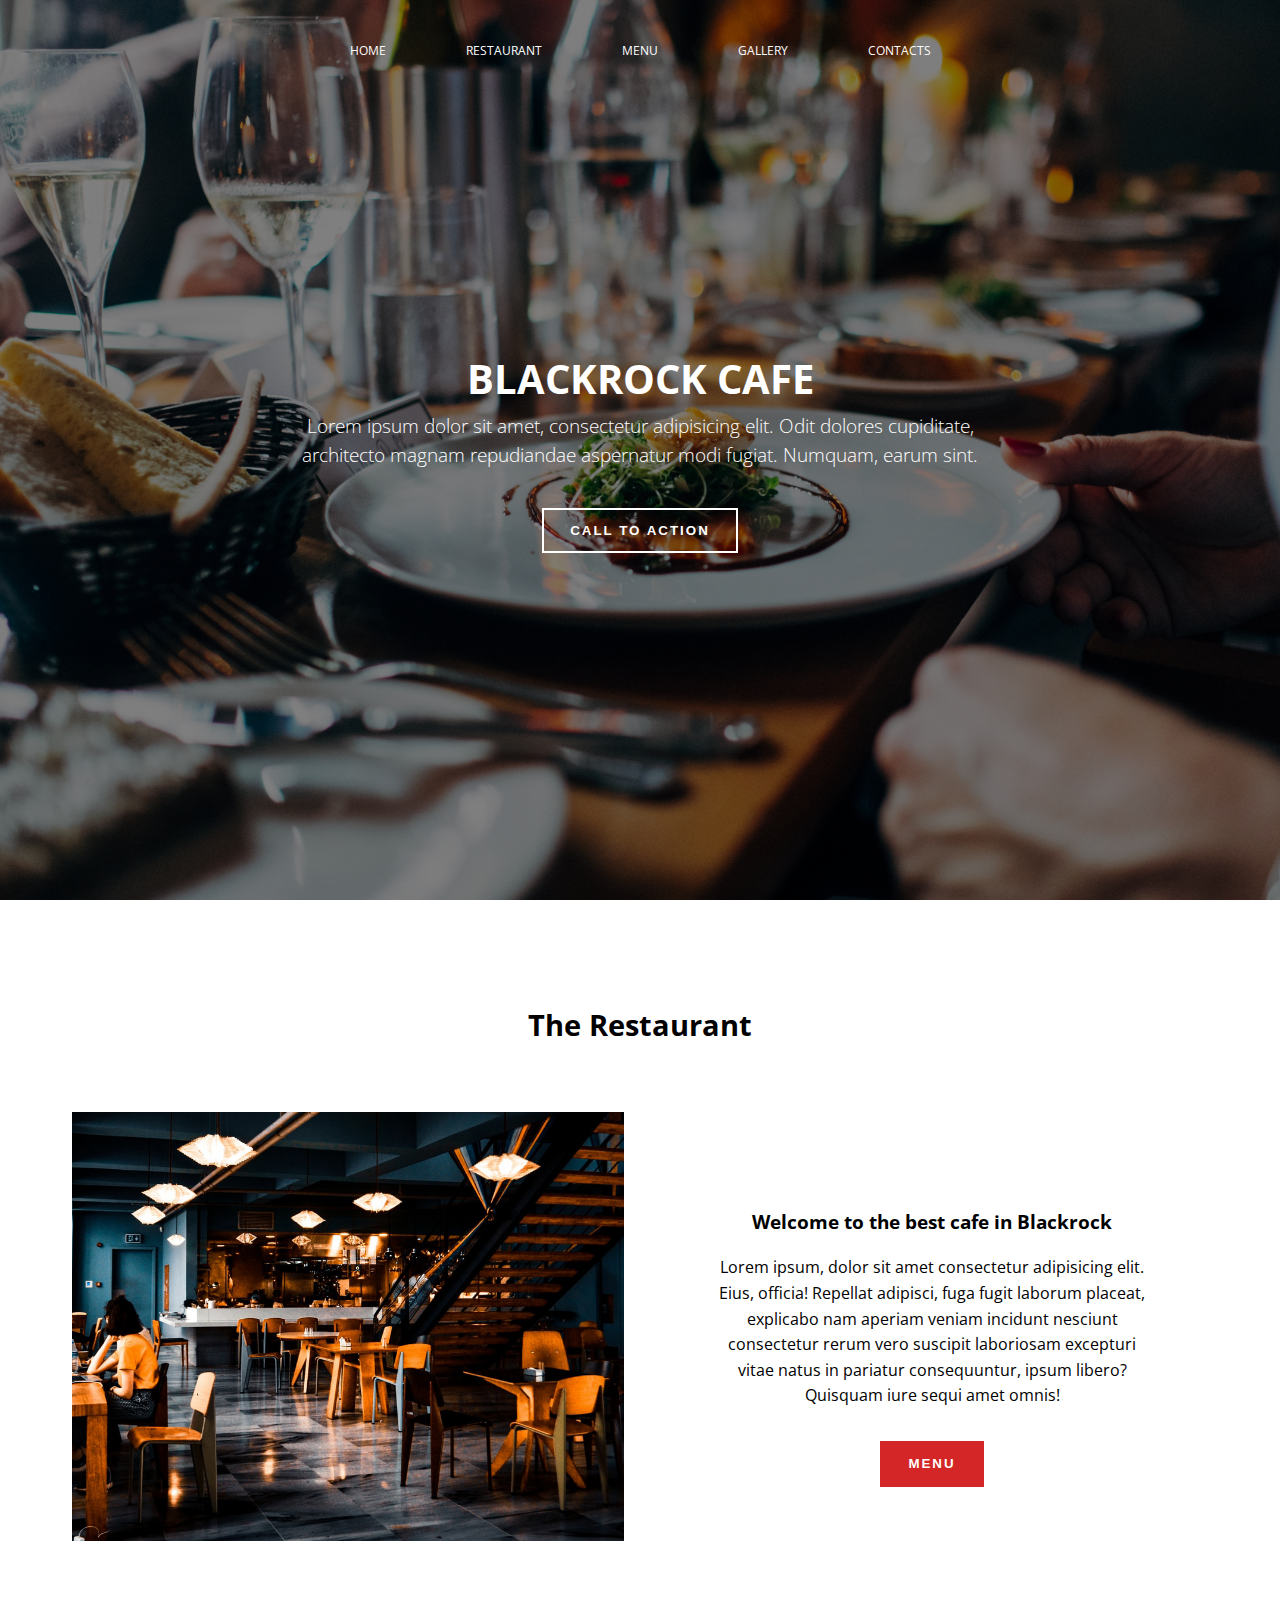
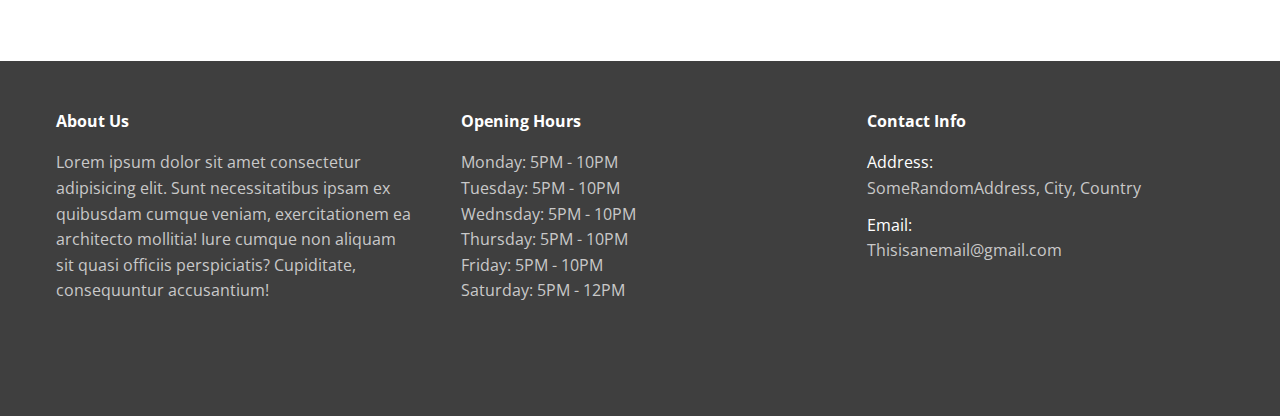
==== index.html @ 6321a1cd "completed layout and media queries" ====
<!DOCTYPE html>
<html lang="en">
<head>
  <meta charset="UTF-8">
  <meta name="viewport" content="width=device-width, initial-scale=1.0">
  <title>Blackrock Cafe</title>
  <link rel="stylesheet" href="./css/styles.css">
</head>
<body>
    <!-- Navigation -->
    <nav>
      <!-- Burger Menu -->
      <div id="burger-toggle">
        <div></div>
      </div>

      <div id="nav-container">
        <ul id="navigation">
          <li>
            <a href="#">Home</a>
          </li>
          <li>
            <a href="#">Restaurant</a>
          </li>
          <li>
            <a href="#">Menu</a>
          </li>
          <li>
            <a href="#">Gallery</a>
          </li>
          <li>
            <a href="#">Contacts</a>
          </li>
        </ul> 
      </div>
    </nav>

    <!-- Header -->
      <header>
        <div class="overlay">
          <div class="container">
            <h1>Blackrock Cafe</h1>
            <h3>Lorem ipsum dolor sit amet, consectetur adipisicing elit. Odit dolores 
              cupiditate, architecto magnam repudiandae aspernatur modi fugiat.
              Numquam, earum sint.</h3>
            <button>Call To Action</button>
          </div>
        </div>
      </header>

      <!-- Main -->
      <main>
        <div class="container">
          <h2>The Restaurant</h2>

          <div class="flex-container">
            <div id="image">
              <img src="./images/photo-1590846406792-0adc7f938f1d.jpg" alt="The Restaurant">
            </div>

            <div>
              <h3>Welcome to the best cafe in Blackrock</h3>

              <p>Lorem ipsum, dolor sit amet consectetur adipisicing elit. Eius, officia! Repellat adipisci, fuga fugit laborum
                  placeat, explicabo nam aperiam veniam incidunt nesciunt consectetur rerum vero suscipit laboriosam excepturi 
                  vitae natus in pariatur consequuntur, ipsum libero? Quisquam iure sequi amet omnis!</p>
              <a href="#">
                <button>Menu</button>
              </a>
            </div>
          </div>
        </div>
      </main>

    <footer>
      <div class="container">
        <div>
          <h4>About Us</h4>
          <p>Lorem ipsum dolor sit amet consectetur adipisicing elit. Sunt necessitatibus ipsam ex quibusdam cumque veniam, exercitationem ea architecto mollitia! Iure cumque non aliquam sit quasi officiis perspiciatis? Cupiditate, consequuntur accusantium!</p>
        </div>

        <div>
          <h4>Opening Hours</h4>
          <p>Monday: 5PM - 10PM</p>
          <p>Tuesday: 5PM - 10PM</p>
          <p>Wednsday: 5PM - 10PM</p>
          <p>Thursday: 5PM - 10PM</p>
          <p>Friday: 5PM - 10PM</p>
          <p>Saturday: 5PM - 12PM</p>
        </div>

        <div>
          <h4>Contact Info</h4>
          <p class="white">Address:</p>
          <p class="margin-btm">SomeRandomAddress, City, Country</p>
          <p class="white">Email:</p>
          <p class="margin-btm">Thisisanemail@gmail.com</p>
        </div>
      </div>
    </footer>

  <script src="./javascript/script.js"></script>
</body>
</html>
---- css/styles.css ----
@import url('https://fonts.googleapis.com/css2?family=Open+Sans:wght@400;600;700&display=swap');

/* Resets padding, margin and set the box sizing to border box */
*, *::before, *::after {
  padding: 0;
  margin: 0;
  box-sizing: border-box;
}

body {
  font-size: 16px;
  font-family: 'Open Sans', sans-serif;
  line-height: 1.6;
  position: relative; /* Needed in order to use position fixed in navbar and burger-toggle */
}

body.hideOverflow {
  overflow: hidden; /* Disable scrollbar when burger menu is open */
}

/* CLASSES */
div.container {
  max-width: 1200px;
  margin: auto; 
  padding: 1em;
}

div.overlay {
  background-color: rgba(0, 0, 0, 0.5);
  position: absolute;
  top: 0;
  left: 0;
  width: 100%;
  height: 100%;
}

/* GENERAL */
a {
  text-decoration: none;
}

ul {
  list-style-type: none;
}

button {
  border: 2px solid;
  display: block;
  padding: 1em 2em;
  text-transform: uppercase;
  cursor: pointer;
  letter-spacing: 2px;
  transition: 0.2s ease;
  font-weight: 700;
}

/* BURGER MENU */
#burger-toggle {
  position: fixed; /* Used to keep the toggle always in the same part of the screen, even if user scrolls down */
  right: 16px;
  top: 16px;
  width: 30px;
  height: 26px;
  display: flex;
  align-items: center;
  justify-content: center;
  z-index: 2; /* Makes the toggle always visible */
  cursor: pointer;
}

#burger-toggle div {
  position: relative;
  width: 100%;
  height: 2px;
  background-color: #fff;
  transition: all 0.4s ease;
}

#burger-toggle div::before,
#burger-toggle div::after {
  content: '';
  position: absolute;
  top: -10px;
  width: 30px;
  height: 2px;
  background-color: #fff;
}

#burger-toggle div::after {
  top: 10px;
}

#burger-toggle.open div{
  transform: rotate(135deg);
}

#burger-toggle.open div::before,
#burger-toggle.open div::after {
  top: 0;
  transform: rotate(90deg);
}

/* NAVBAR */
nav  {
  position: fixed;
  background-color: #000;
  width: 100%;
  height: 58px;
  z-index: 1;
}

#nav-container {
  position: absolute;
  height: 100vh;
  width: 100vw;
  background-color: #000;
  display: none; /* Navigation is not displayed by default */
}

#nav-container.visible {
  display: block; /* When this class is added to the navigation (With a JavaScript event), it becomes visible */
}

nav ul {
  position: absolute;
  top: 50%;
  left: 50%;
  transform: translate(-50%, -50%);
  text-align: center;
}

nav ul li {
  margin-bottom: 3em;
}

nav ul li a {
  color: #fff;
  font-size: 16px;
  text-transform: uppercase;

}

/* HEADER */
header {
  min-height: 100vh;
  height: 100vh;
  background: url(../images/jay-wennington-N_Y88TWmGwA-unsplash.jpg) center center/cover no-repeat;
  position: relative;
  color: #fff;
}

header div.container {
  display: flex;
  justify-content: center;
  flex-direction: column;
  min-height: 100vh;
  height: 100vh;
}

header h1 {
  font-size: 2.5em;
  text-align: center;
  text-transform: uppercase;
  font-weight: 700;
}

header h3 {
  max-width: 700px;
  margin: 0 auto 2em auto;
  text-align: center;
  font-weight: 300;
}

header button {
  margin: 0 auto 0 auto;
  background-color: transparent;
  border-color: #fff;
  color: #fff;
}

header button:hover {
  background-color: #fff;
  color: #000;
}

/* MAIN */
main {
  margin-bottom: 3em;
}

main.container {
  display: flex;
  flex-direction: column;
}

main h2 {
  margin: 3em 0 2em 0;
  text-align: center;
}

#image {
  margin-bottom: 2em;
}

#image img {
  width: 100%;
}

#images div { /* TEMPORARY */
  width: 100%;
  height: 250px;
  background-color: gray;
}

main h3 {
  margin-bottom: 1em;
  text-align: center;
}

main p {
  max-width: 80%;
  margin: auto;
  margin-bottom: 2em;
}

main button {
  margin: auto;
  border-color: rgb(212, 38, 38);
  background-color: rgb(212, 38, 38);
  color: #fff;
}

main button:hover {
  color: rgb(212, 38, 38);
  background-color: #fff;
}

footer {
  color: #fff;
  background-color: rgb(63, 63, 63);
}

footer {
  padding-top: 2em;
  padding-bottom: 3em;
}

footer div {
  margin-bottom: 3em;
}

footer h4 {
  margin-bottom: 1em;
}

footer p {
  color: rgb(201, 201, 201);
}

footer p.white {
  color: #fff;
}

footer p.margin-btm {
  margin-bottom: .7em;
}

/* MEDIA QUERIES */
@media screen and (min-width: 660px) {
  #burger-toggle {
    display: none;
  }

  /* NAVBAR */
  nav  {
    position: absolute;
    background-color: transparent;
  }

  #nav-container {
    top: 0;
    left: 0;
    height: 100px;
    width: 100%;
    background-color: transparent;
    display: block;
    position: relative;
  }

  nav ul {
    display: flex;
    color: #000;
  }

  nav ul li {
    margin-right: 5em;
    margin-bottom: 0;
  }

  nav ul li:last-child {
    margin-right: 0;
  }

  nav ul li a {
    font-size: 12px;
    padding-bottom: 2px;
    transition: 0.2s ease;
  }

  nav ul li a::after {
    position: absolute;
    content: '';
    border-bottom: solid 3px #019fb6;
    transition: left 250ms ease-in-out, right 250ms ease-in-out;
    opacity: 0;
  }

  nav ul li a::after:hover {
    opacity: 1;
  }
  /* MAIN */
  main div.flex-container {
    display: flex;
    margin-top: 3em;
    align-items: center;
    justify-items: space-between;
    text-align: center;
  }

  main div.flex-container div {
    width: 50%;
    padding: 1em;
  }

  main h2 {
    font-size: 1.8em;
    margin: 3em 0 0 0;
    margin-top: 3em;
  }


  footer .container {
    display: grid;
    grid-template-columns: 1fr 1fr 1fr;
    gap: 3em;
  }
}
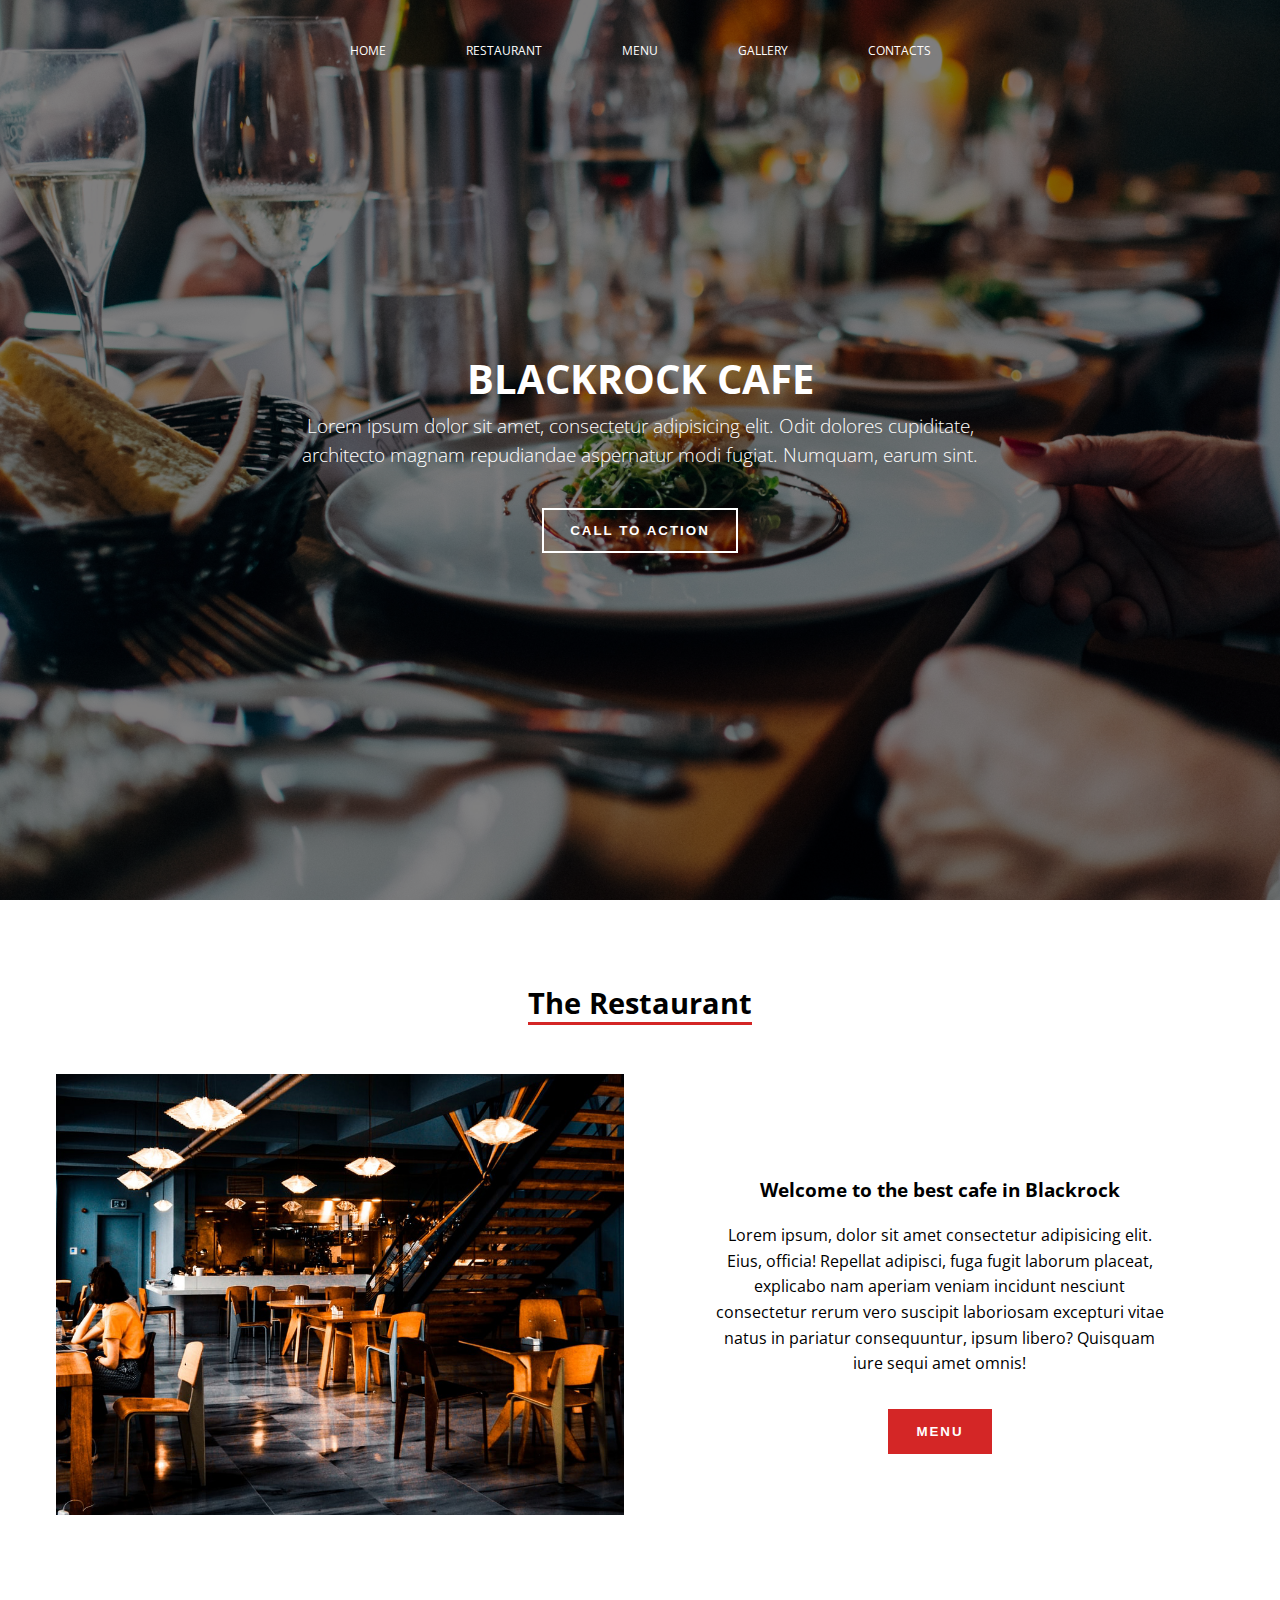
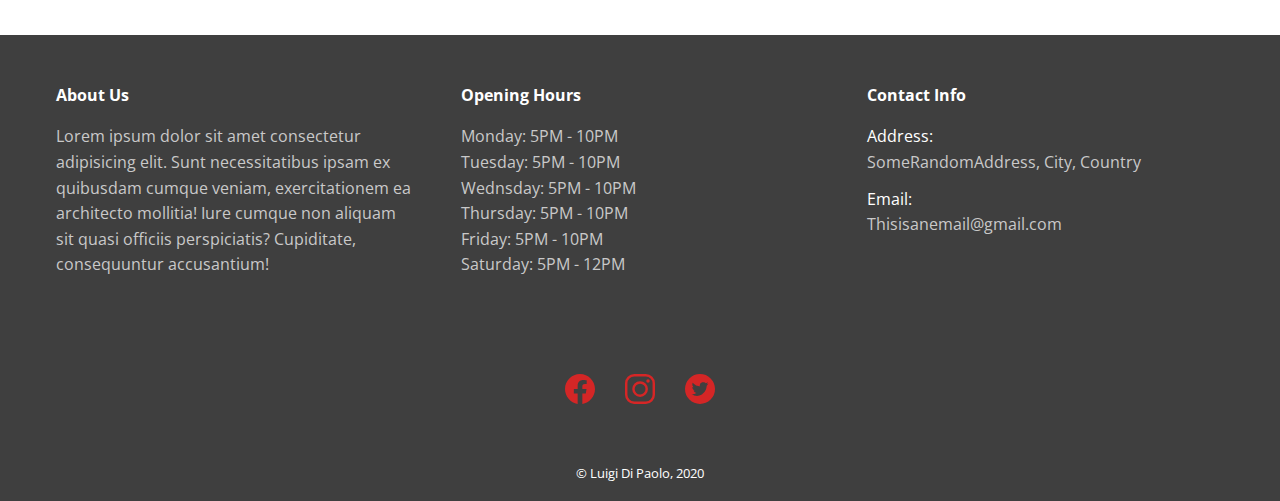
==== commit fc655abe: "Completed footer, added animations, added comments in css" ====
--- a/index.html
+++ b/index.html
@@ -7,73 +7,74 @@
   <link rel="stylesheet" href="./css/styles.css">
 </head>
 <body>
-    <!-- Navigation -->
-    <nav>
-      <!-- Burger Menu -->
-      <div id="burger-toggle">
-        <div></div>
+  <!-- Navigation -->
+  <nav>
+    <!-- Burger Menu -->
+    <div id="burger-toggle">
+      <div></div>
+    </div>
+
+    <div id="nav-container">
+      <ul id="navigation">
+        <li>
+          <a href="#">Home</a>
+        </li>
+        <li>
+          <a href="#restaurant">Restaurant</a>
+        </li>
+        <li>
+          <a href="#">Menu</a>
+        </li>
+        <li>
+          <a href="#">Gallery</a>
+        </li>
+        <li>
+          <a href="#contacts">Contacts</a>
+        </li>
+      </ul> 
+    </div>
+  </nav>
+
+<!-- Header -->
+  <header>
+    <div class="overlay">
+      <div class="container">
+        <h1>Blackrock Cafe</h1>
+        <h3>Lorem ipsum dolor sit amet, consectetur adipisicing elit. Odit dolores 
+          cupiditate, architecto magnam repudiandae aspernatur modi fugiat.
+          Numquam, earum sint.</h3>
+        <button>Call To Action</button>
       </div>
+    </div>
+  </header>
 
-      <div id="nav-container">
-        <ul id="navigation">
-          <li>
-            <a href="#">Home</a>
-          </li>
-          <li>
-            <a href="#">Restaurant</a>
-          </li>
-          <li>
-            <a href="#">Menu</a>
-          </li>
-          <li>
-            <a href="#">Gallery</a>
-          </li>
-          <li>
-            <a href="#">Contacts</a>
-          </li>
-        </ul> 
+  <!-- Main -->
+  <main>
+    <div class="container" id="restaurant">
+      <h2>The Restaurant</h2>
+
+      <div class="flex-container">
+        <div id="image">
+          <img src="./images/photo-1590846406792-0adc7f938f1d.jpg" alt="The Restaurant">
+        </div>
+
+        <div>
+          <h3>Welcome to the best cafe in Blackrock</h3>
+
+          <p>Lorem ipsum, dolor sit amet consectetur adipisicing elit. Eius, officia! Repellat adipisci, fuga fugit laborum
+              placeat, explicabo nam aperiam veniam incidunt nesciunt consectetur rerum vero suscipit laboriosam excepturi 
+              vitae natus in pariatur consequuntur, ipsum libero? Quisquam iure sequi amet omnis!</p>
+          <a href="#">
+            <button>Menu</button>
+          </a>
+        </div>
       </div>
-    </nav>
+    </div>
+  </main>
 
-    <!-- Header -->
-      <header>
-        <div class="overlay">
-          <div class="container">
-            <h1>Blackrock Cafe</h1>
-            <h3>Lorem ipsum dolor sit amet, consectetur adipisicing elit. Odit dolores 
-              cupiditate, architecto magnam repudiandae aspernatur modi fugiat.
-              Numquam, earum sint.</h3>
-            <button>Call To Action</button>
-          </div>
-        </div>
-      </header>
-
-      <!-- Main -->
-      <main>
-        <div class="container">
-          <h2>The Restaurant</h2>
-
-          <div class="flex-container">
-            <div id="image">
-              <img src="./images/photo-1590846406792-0adc7f938f1d.jpg" alt="The Restaurant">
-            </div>
-
-            <div>
-              <h3>Welcome to the best cafe in Blackrock</h3>
-
-              <p>Lorem ipsum, dolor sit amet consectetur adipisicing elit. Eius, officia! Repellat adipisci, fuga fugit laborum
-                  placeat, explicabo nam aperiam veniam incidunt nesciunt consectetur rerum vero suscipit laboriosam excepturi 
-                  vitae natus in pariatur consequuntur, ipsum libero? Quisquam iure sequi amet omnis!</p>
-              <a href="#">
-                <button>Menu</button>
-              </a>
-            </div>
-          </div>
-        </div>
-      </main>
-
-    <footer>
-      <div class="container">
+  <footer>
+    <div class="container" id="contacts">
+      <div class="grid-container">
         <div>
           <h4>About Us</h4>
           <p>Lorem ipsum dolor sit amet consectetur adipisicing elit. Sunt necessitatibus ipsam ex quibusdam cumque veniam, exercitationem ea architecto mollitia! Iure cumque non aliquam sit quasi officiis perspiciatis? Cupiditate, consequuntur accusantium!</p>
@@ -97,7 +98,32 @@
           <p class="margin-btm">Thisisanemail@gmail.com</p>
         </div>
       </div>
-    </footer>
+
+      <div id="socials">
+        <ul>
+          <li>
+            <a href="#">
+              <img src="./images/facebook-icon.svg" alt="Facebook">
+            </a>
+          </li>
+          <li>
+            <a href="#">
+              <img src="./images/instagram-icon.svg" alt="Instagram">
+            </a>
+          </li>
+          <li>
+            <a href="#">
+              <img src="./images/twitter-icon.svg" alt="Twitter">
+            </a>
+          </li>
+        </ul>
+      </div>
+
+      <div id="copyright">
+        <small>&#169 Luigi Di Paolo, 2020</small>
+      </div>
+    </div>
+  </footer>
 
   <script src="./javascript/script.js"></script>
 </body>
--- a/css/styles.css
+++ b/css/styles.css
@@ -45,7 +45,6 @@
 
 button {
   border: 2px solid;
-  display: block;
   padding: 1em 2em;
   text-transform: uppercase;
   cursor: pointer;
@@ -144,7 +143,7 @@
 header {
   min-height: 100vh;
   height: 100vh;
-  background: url(../images/jay-wennington-N_Y88TWmGwA-unsplash.jpg) center center/cover no-repeat;
+  background: url(/images/header-bg.jpg) center center/cover no-repeat;
   position: relative;
   color: #fff;
 }
@@ -185,17 +184,22 @@
 
 /* MAIN */
 main {
-  margin-bottom: 3em;
-}
-
-main.container {
+  margin: 4em 0;
+  text-align: center;
+}
+
+main div.flex-container {
   display: flex;
   flex-direction: column;
+  margin-top: 3em;
+  align-items: center;
+  text-align: center;
 }
 
 main h2 {
-  margin: 3em 0 2em 0;
-  text-align: center;
+  margin-bottom: 2em;
+  border-bottom: 3px solid #d42626;
+  display: inline;
 }
 
 #image {
@@ -204,12 +208,6 @@
 
 #image img {
   width: 100%;
-}
-
-#images div { /* TEMPORARY */
-  width: 100%;
-  height: 250px;
-  background-color: gray;
 }
 
 main h3 {
@@ -224,7 +222,7 @@
 }
 
 main button {
-  margin: auto;
+  justify-self: center;
   border-color: rgb(212, 38, 38);
   background-color: rgb(212, 38, 38);
   color: #fff;
@@ -238,11 +236,7 @@
 footer {
   color: #fff;
   background-color: rgb(63, 63, 63);
-}
-
-footer {
   padding-top: 2em;
-  padding-bottom: 3em;
 }
 
 footer div {
@@ -263,6 +257,32 @@
 
 footer p.margin-btm {
   margin-bottom: .7em;
+}
+
+div #socials {
+}
+
+div #socials ul {
+  display: flex;
+  justify-content: center;
+  align-items: center;
+}
+
+div #socials ul li {
+  margin-right: 30px;
+}
+
+div #socials ul li:last-child {
+  margin-right: 0;
+}
+
+div #socials ul img {
+  width: 30px;
+}
+
+div #copyright {
+  margin-bottom: 0;
+  text-align: center;
 }
 
 /* MEDIA QUERIES */
@@ -284,7 +304,6 @@
     width: 100%;
     background-color: transparent;
     display: block;
-    position: relative;
   }
 
   nav ul {
@@ -304,42 +323,33 @@
   nav ul li a {
     font-size: 12px;
     padding-bottom: 2px;
-    transition: 0.2s ease;
-  }
-
-  nav ul li a::after {
-    position: absolute;
-    content: '';
-    border-bottom: solid 3px #019fb6;
-    transition: left 250ms ease-in-out, right 250ms ease-in-out;
-    opacity: 0;
-  }
-
-  nav ul li a::after:hover {
-    opacity: 1;
-  }
+    border-bottom: 3px solid transparent;
+    transition: .2s ease;
+  }
+
+  nav ul li a:hover {
+    border-bottom: 3px solid #d42626;
+  }
+
   /* MAIN */
   main div.flex-container {
-    display: flex;
-    margin-top: 3em;
-    align-items: center;
-    justify-items: space-between;
-    text-align: center;
-  }
-
-  main div.flex-container div {
+    flex-direction: row;
+    justify-content: space-between;
+  }
+
+  main div.flex-container div{
     width: 50%;
-    padding: 1em;
   }
 
   main h2 {
     font-size: 1.8em;
-    margin: 3em 0 0 0;
-    margin-top: 3em;
-  }
-
-
-  footer .container {
+  }
+
+  div #image {
+    margin-right: 2em;
+  }
+
+  div .grid-container {
     display: grid;
     grid-template-columns: 1fr 1fr 1fr;
     gap: 3em;
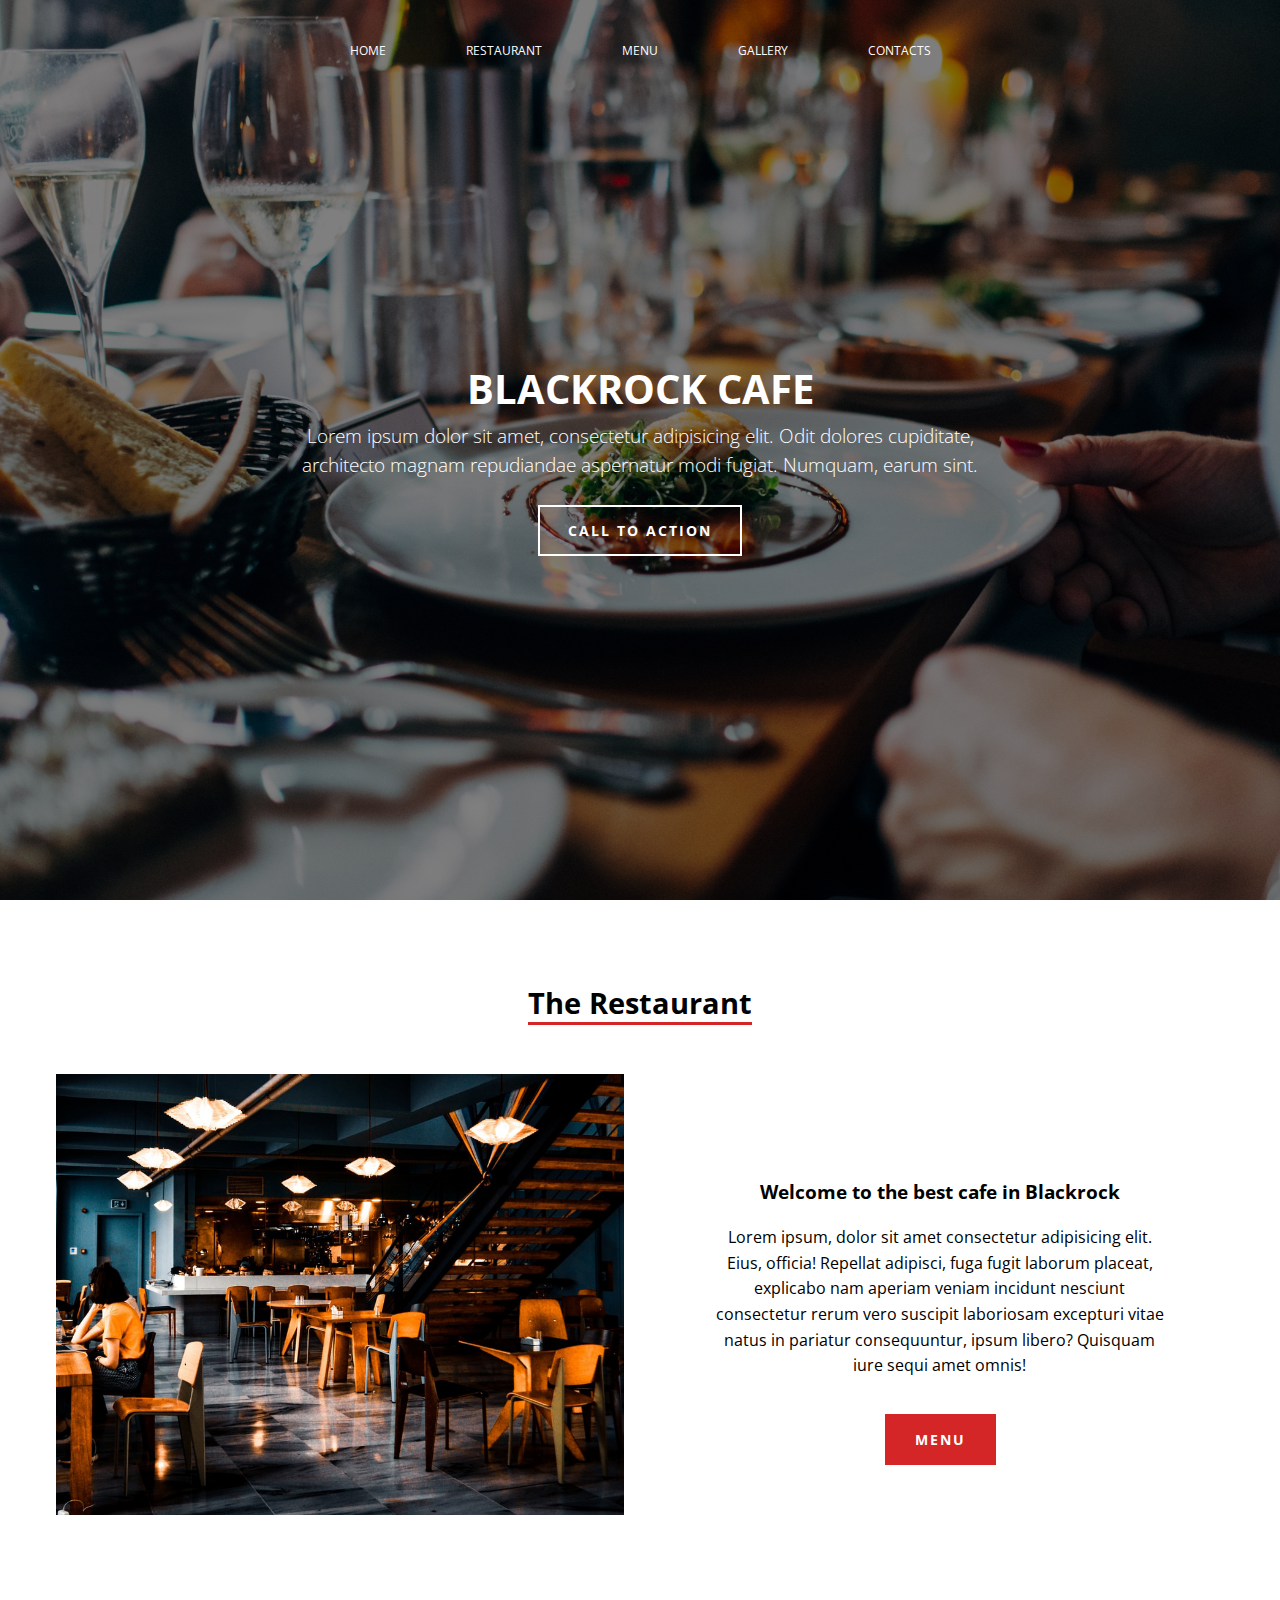
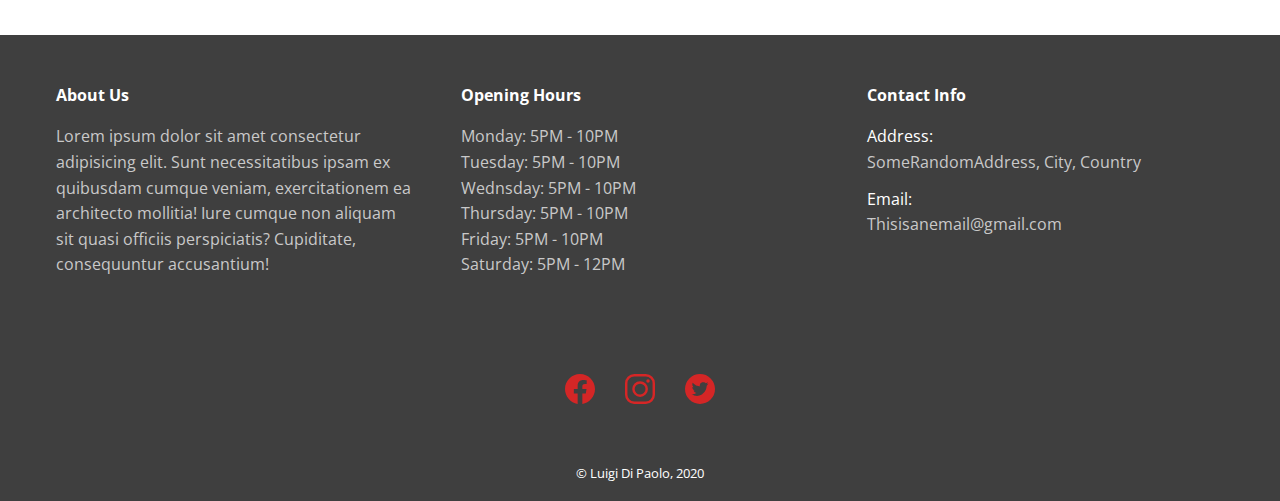
==== commit 875df745: "Completed layout" ====
--- a/index.html
+++ b/index.html
@@ -35,22 +35,26 @@
     </div>
   </nav>
 
-<!-- Header -->
+  <!-- Header -->
   <header>
     <div class="overlay">
       <div class="container">
         <h1>Blackrock Cafe</h1>
+
         <h3>Lorem ipsum dolor sit amet, consectetur adipisicing elit. Odit dolores 
           cupiditate, architecto magnam repudiandae aspernatur modi fugiat.
           Numquam, earum sint.</h3>
-        <button>Call To Action</button>
+
+        <a href="#">
+          <div class="btn">Call To Action</div>
+        </a>
       </div>
     </div>
   </header>
 
   <!-- Main -->
-  <main>
-    <div class="container" id="restaurant">
+  <main id="restaurant">
+    <div class="container">
       <h2>The Restaurant</h2>
 
       <div class="flex-container">
@@ -64,9 +68,11 @@
           <p>Lorem ipsum, dolor sit amet consectetur adipisicing elit. Eius, officia! Repellat adipisci, fuga fugit laborum
               placeat, explicabo nam aperiam veniam incidunt nesciunt consectetur rerum vero suscipit laboriosam excepturi 
               vitae natus in pariatur consequuntur, ipsum libero? Quisquam iure sequi amet omnis!</p>
-          <a href="#">
-            <button>Menu</button>
-          </a>
+
+        <a href="#">
+          <div class="btn">Menu</div>
+        </a>
+        
         </div>
       </div>
     </div>
@@ -77,6 +83,7 @@
       <div class="grid-container">
         <div>
           <h4>About Us</h4>
+
           <p>Lorem ipsum dolor sit amet consectetur adipisicing elit. Sunt necessitatibus ipsam ex quibusdam cumque veniam, exercitationem ea architecto mollitia! Iure cumque non aliquam sit quasi officiis perspiciatis? Cupiditate, consequuntur accusantium!</p>
         </div>
 
@@ -120,7 +127,7 @@
       </div>
 
       <div id="copyright">
-        <small>&#169 Luigi Di Paolo, 2020</small>
+        <small>&#169; Luigi Di Paolo, 2020</small>
       </div>
     </div>
   </footer>
--- a/css/styles.css
+++ b/css/styles.css
@@ -1,6 +1,16 @@
+/* 
+Note: In this assignment i will be using "display: flex" very often, because it allows me to use
+some very handy properties like justify-content and align-items. I am specifying it here at the
+top at the document, in order to avoid writing too many comments in the CSS.
+*/
+
 @import url('https://fonts.googleapis.com/css2?family=Open+Sans:wght@400;600;700&display=swap');
-
-/* Resets padding, margin and set the box sizing to border box */
+/* Imports "Open Sans" from google's font library */
+
+:root {
+  --bright-red: #d42626; /* I am setting this color to a variable since it's used very often in the page */
+}
+
 *, *::before, *::after {
   padding: 0;
   margin: 0;
@@ -18,44 +28,37 @@
   overflow: hidden; /* Disable scrollbar when burger menu is open */
 }
 
-/* CLASSES */
+/* GENERAL */
 div.container {
   max-width: 1200px;
   margin: auto; 
   padding: 1em;
 }
 
-div.overlay {
-  background-color: rgba(0, 0, 0, 0.5);
-  position: absolute;
-  top: 0;
-  left: 0;
-  width: 100%;
-  height: 100%;
-}
-
-/* GENERAL */
 a {
-  text-decoration: none;
-}
+  text-decoration: none; /* Remove underline from links */
+}
+
 
 ul {
   list-style-type: none;
 }
 
-button {
+div .btn {
   border: 2px solid;
   padding: 1em 2em;
   text-transform: uppercase;
-  cursor: pointer;
-  letter-spacing: 2px;
-  transition: 0.2s ease;
+  cursor: pointer; /* Changes cursor to a pointer when user hovers on button */
+  letter-spacing: 2px; /* Defines space between letters */
+  transition: 0.2s ease; /* Used for animations, the first value is the length and the second the type of the animation */
   font-weight: 700;
+  font-size: 14px;
+  display: inline;
 }
 
 /* BURGER MENU */
 #burger-toggle {
-  position: fixed; /* Used to keep the toggle always in the same part of the screen, even if user scrolls down */
+  position: fixed; /* Removes burger toggle from normal flow and keeps it always in the same position*/
   right: 16px;
   top: 16px;
   width: 30px;
@@ -63,21 +66,21 @@
   display: flex;
   align-items: center;
   justify-content: center;
-  z-index: 2; /* Makes the toggle always visible */
+  z-index: 2; /* Makes the toggle always in front */
   cursor: pointer;
 }
 
-#burger-toggle div {
-  position: relative;
+#burger-toggle div { /* Second line of the burger menu */
+  position: relative; /* Needed in order to use position absolute in inner divs */
   width: 100%;
   height: 2px;
   background-color: #fff;
   transition: all 0.4s ease;
 }
 
-#burger-toggle div::before,
+#burger-toggle div::before, /* First line of the burger menu */
 #burger-toggle div::after {
-  content: '';
+  content: ''; /* Used with the ::before and ::after pseudo elements to insert content */
   position: absolute;
   top: -10px;
   width: 30px;
@@ -85,18 +88,18 @@
   background-color: #fff;
 }
 
-#burger-toggle div::after {
+#burger-toggle div::after { /* Third line of burger menu */
   top: 10px;
 }
 
 #burger-toggle.open div{
-  transform: rotate(135deg);
+  transform: rotate(135deg); /* Rotates the toggle of 135 degrees when the "open" class is applied */
 }
 
 #burger-toggle.open div::before,
 #burger-toggle.open div::after {
-  top: 0;
-  transform: rotate(90deg);
+  top: 0; /* Aligns the first and third line on top of each other */
+  transform: rotate(90deg); /* Rotates the first and third line of 90 degrees when the "open" class is applied */
 }
 
 /* NAVBAR */
@@ -110,7 +113,7 @@
 
 #nav-container {
   position: absolute;
-  height: 100vh;
+  height: 100vh; /* View Port units calculate the size of the screen the user is using, 100 means 100% of the screen */
   width: 100vw;
   background-color: #000;
   display: none; /* Navigation is not displayed by default */
@@ -124,7 +127,7 @@
   position: absolute;
   top: 50%;
   left: 50%;
-  transform: translate(-50%, -50%);
+  transform: translate(-50%, -50%); /* Shifts the ul 50% of it's width and height back to the left and top, used in conjunction with top 50% and left 50% to center the ul */
   text-align: center;
 }
 
@@ -136,28 +139,37 @@
   color: #fff;
   font-size: 16px;
   text-transform: uppercase;
-
 }
 
 /* HEADER */
 header {
-  min-height: 100vh;
+  min-height: 100vh; 
   height: 100vh;
   background: url(/images/header-bg.jpg) center center/cover no-repeat;
   position: relative;
   color: #fff;
 }
 
+div.overlay { /* An overlay that will cover the whole header, giving it a darker shade */
+  background-color: rgba(0, 0, 0, 0.5); /* rgba allows to specify the opacity of the color. From 0 (transparent) to 1 (solid) */
+  position: absolute; /* Takes the element out of normal flow. Used in conjunction with the top, left, right and bottom property for more precise positioning*/
+  top: 0;
+  left: 0;
+  width: 100%;
+  height: 100%;
+}
+
 header div.container {
   display: flex;
   justify-content: center;
-  flex-direction: column;
+  align-items: center;
+  flex-direction: column; /* Changes the flow of the flex container to column */
   min-height: 100vh;
   height: 100vh;
 }
 
 header h1 {
-  font-size: 2.5em;
+  font-size: 2.2em;
   text-align: center;
   text-transform: uppercase;
   font-weight: 700;
@@ -170,14 +182,13 @@
   font-weight: 300;
 }
 
-header button {
-  margin: 0 auto 0 auto;
+header .btn {
   background-color: transparent;
   border-color: #fff;
   color: #fff;
 }
 
-header button:hover {
+header .btn:hover { /* The hover selector specifies css properties when the element is hovered */
   background-color: #fff;
   color: #000;
 }
@@ -193,13 +204,13 @@
   flex-direction: column;
   margin-top: 3em;
   align-items: center;
-  text-align: center;
+  justify-content: center;
 }
 
 main h2 {
   margin-bottom: 2em;
-  border-bottom: 3px solid #d42626;
-  display: inline;
+  border-bottom: 3px solid var(--bright-red);
+  display: inline; /* Makes the header an inline element */
 }
 
 #image {
@@ -218,18 +229,17 @@
 main p {
   max-width: 80%;
   margin: auto;
-  margin-bottom: 2em;
-}
-
-main button {
-  justify-self: center;
-  border-color: rgb(212, 38, 38);
-  background-color: rgb(212, 38, 38);
-  color: #fff;
-}
-
-main button:hover {
-  color: rgb(212, 38, 38);
+  margin-bottom: 3em;
+}
+
+main .btn {
+  border-color: var(--bright-red); 
+  background-color: var(--bright-red);
+  color: #fff;
+}
+
+main .btn:hover {
+  color: var(--bright-red);
   background-color: #fff;
 }
 
@@ -257,9 +267,6 @@
 
 footer p.margin-btm {
   margin-bottom: .7em;
-}
-
-div #socials {
 }
 
 div #socials ul {
@@ -328,12 +335,17 @@
   }
 
   nav ul li a:hover {
-    border-bottom: 3px solid #d42626;
+    border-bottom: 3px solid var(--bright-red); 
+  }
+
+  /* HEADER */
+  header h1 {
+    font-size: 2.5em;
   }
 
   /* MAIN */
   main div.flex-container {
-    flex-direction: row;
+    flex-direction: row; /* Changes the flow of the flex container to row */
     justify-content: space-between;
   }
 
@@ -349,9 +361,9 @@
     margin-right: 2em;
   }
 
-  div .grid-container {
+  div .grid-container { /* Grid is a 2 dimentional layout module, similar to flexbox */
     display: grid;
-    grid-template-columns: 1fr 1fr 1fr;
-    gap: 3em;
+    grid-template-columns: repeat(3, 1fr); /* Creates 3 responsive columns with the same width */
+    gap: 3em; /* Specifies the space between the columns */
   }
 }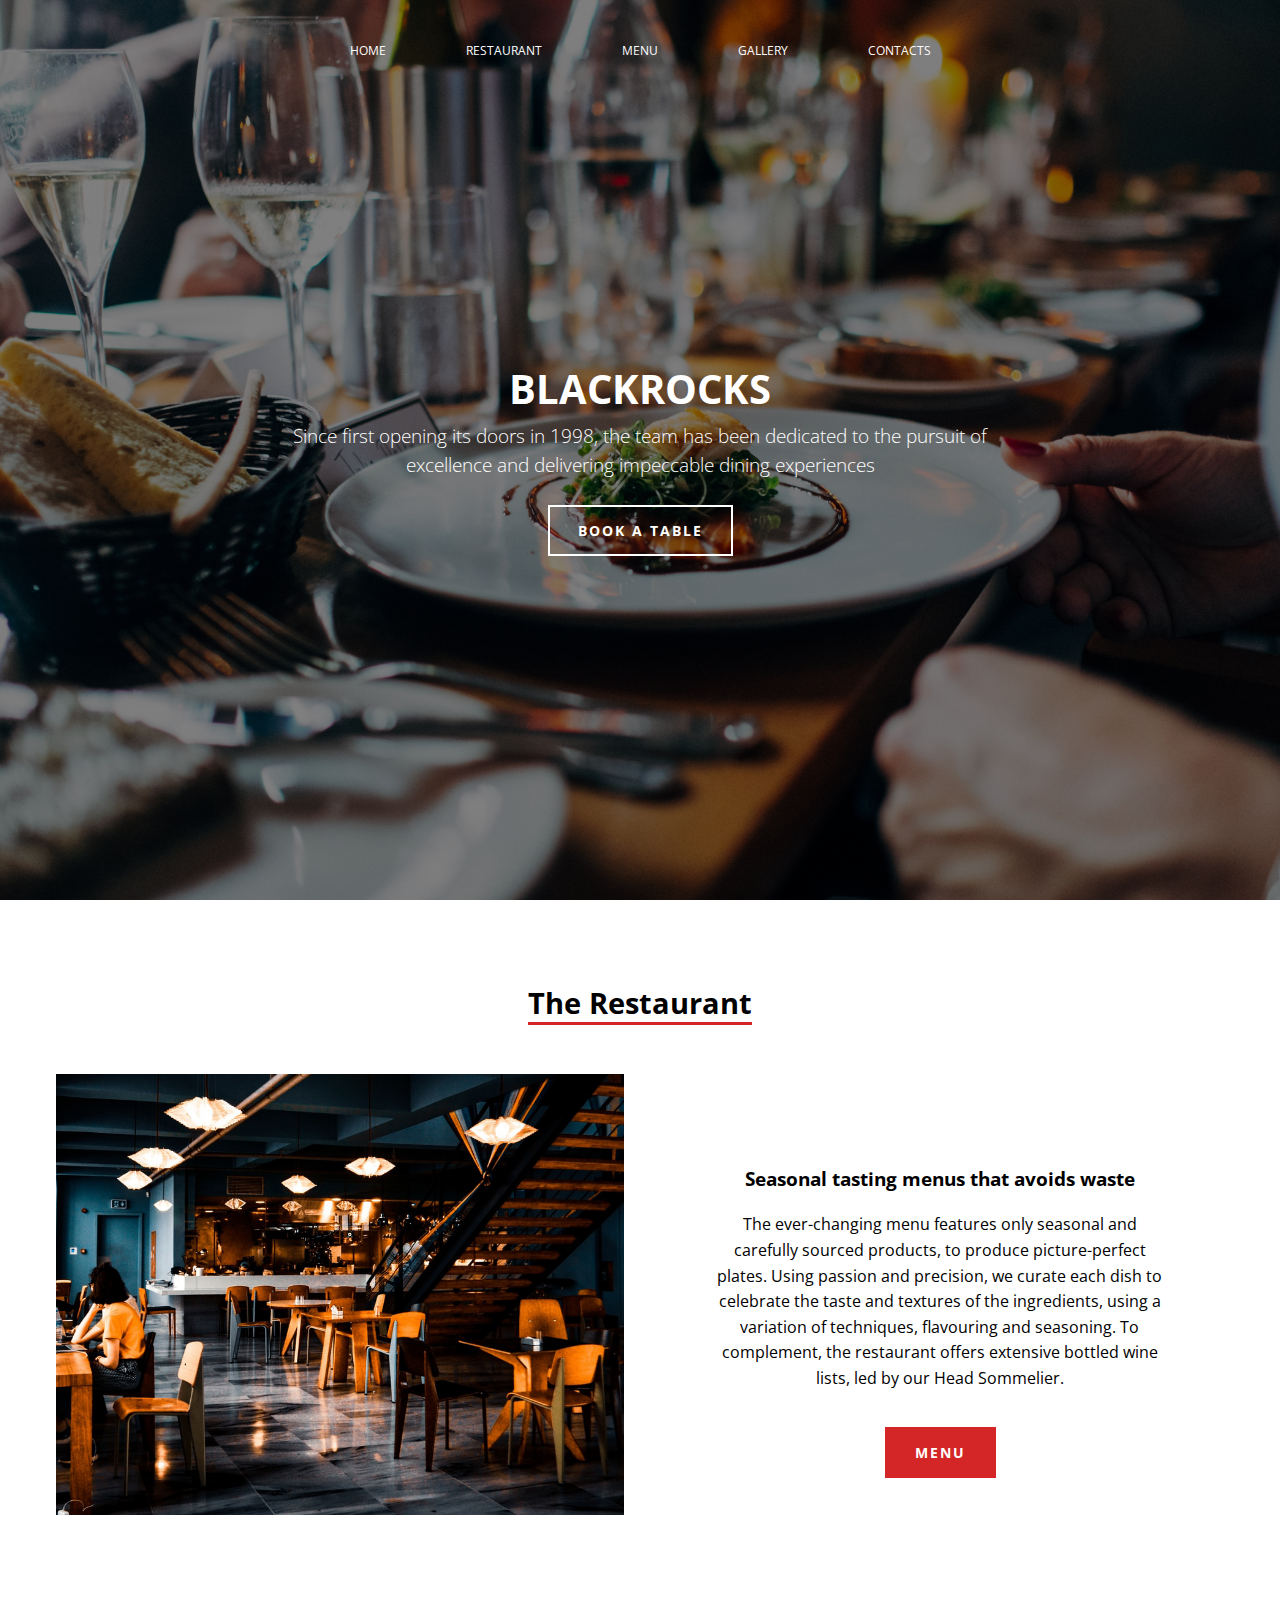
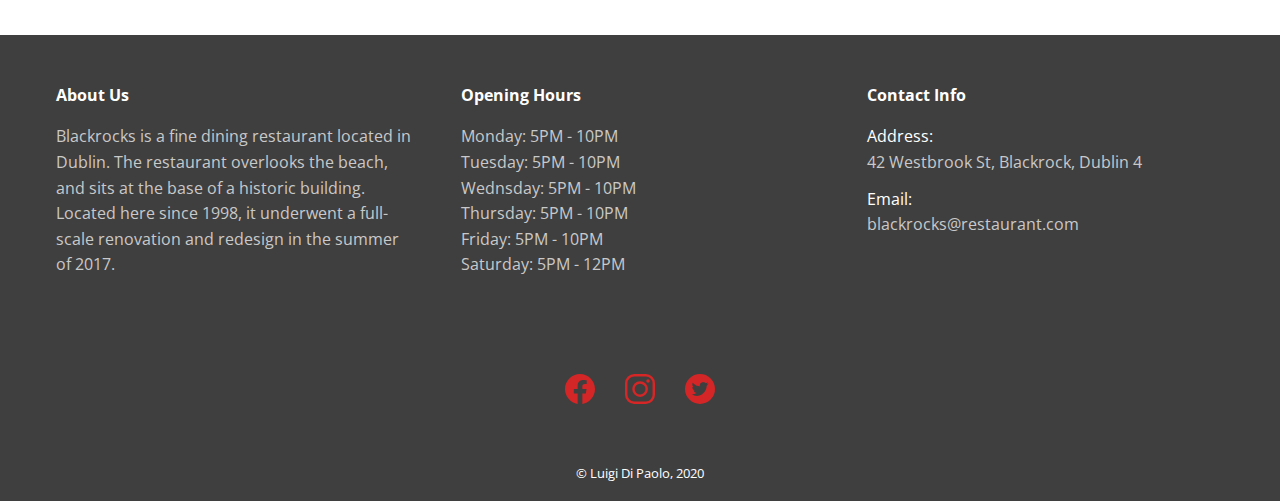
==== commit ebde8551: "added content" ====
--- a/index.html
+++ b/index.html
@@ -39,14 +39,12 @@
   <header>
     <div class="overlay">
       <div class="container">
-        <h1>Blackrock Cafe</h1>
+        <h1>Blackrocks</h1>
 
-        <h3>Lorem ipsum dolor sit amet, consectetur adipisicing elit. Odit dolores 
-          cupiditate, architecto magnam repudiandae aspernatur modi fugiat.
-          Numquam, earum sint.</h3>
+        <h3>Since first opening its doors in 1998, the team has been dedicated to the pursuit of excellence and delivering impeccable dining experiences</h3>
 
         <a href="#">
-          <div class="btn">Call To Action</div>
+          <div class="btn">Book a Table</div>
         </a>
       </div>
     </div>
@@ -56,35 +54,36 @@
   <main id="restaurant">
     <div class="container">
       <h2>The Restaurant</h2>
-
       <div class="flex-container">
         <div id="image">
           <img src="./images/photo-1590846406792-0adc7f938f1d.jpg" alt="The Restaurant">
         </div>
 
         <div>
-          <h3>Welcome to the best cafe in Blackrock</h3>
-
-          <p>Lorem ipsum, dolor sit amet consectetur adipisicing elit. Eius, officia! Repellat adipisci, fuga fugit laborum
-              placeat, explicabo nam aperiam veniam incidunt nesciunt consectetur rerum vero suscipit laboriosam excepturi 
-              vitae natus in pariatur consequuntur, ipsum libero? Quisquam iure sequi amet omnis!</p>
-
-        <a href="#">
-          <div class="btn">Menu</div>
-        </a>
-        
+          <h3>Seasonal tasting menus that avoids waste</h3>
+          <p>
+            The ever-changing menu features only seasonal and carefully sourced products, to produce picture-perfect plates. Using passion and precision, we curate each dish to
+            celebrate the taste and textures of the ingredients, using a variation of techniques, flavouring and seasoning. 
+            To complement, the restaurant offers extensive bottled wine lists, led by our Head Sommelier.
+          </p>
+          <a href="#">
+            <div class="btn">Menu</div>
+          </a>
         </div>
       </div>
     </div>
   </main>
 
+  <!-- Footer -->
   <footer>
     <div class="container" id="contacts">
       <div class="grid-container">
         <div>
           <h4>About Us</h4>
 
-          <p>Lorem ipsum dolor sit amet consectetur adipisicing elit. Sunt necessitatibus ipsam ex quibusdam cumque veniam, exercitationem ea architecto mollitia! Iure cumque non aliquam sit quasi officiis perspiciatis? Cupiditate, consequuntur accusantium!</p>
+          <p>Blackrocks is a fine dining restaurant located in Dublin. The restaurant overlooks the beach, and sits at the base of a historic building.
+             Located here since 1998, it underwent a full-scale renovation and redesign in the summer of 2017.
+          </p>
         </div>
 
         <div>
@@ -100,9 +99,9 @@
         <div>
           <h4>Contact Info</h4>
           <p class="white">Address:</p>
-          <p class="margin-btm">SomeRandomAddress, City, Country</p>
+          <p class="margin-btm">42 Westbrook St, Blackrock, Dublin 4</p>
           <p class="white">Email:</p>
-          <p class="margin-btm">Thisisanemail@gmail.com</p>
+          <p class="margin-btm">blackrocks@restaurant.com</p>
         </div>
       </div>
 
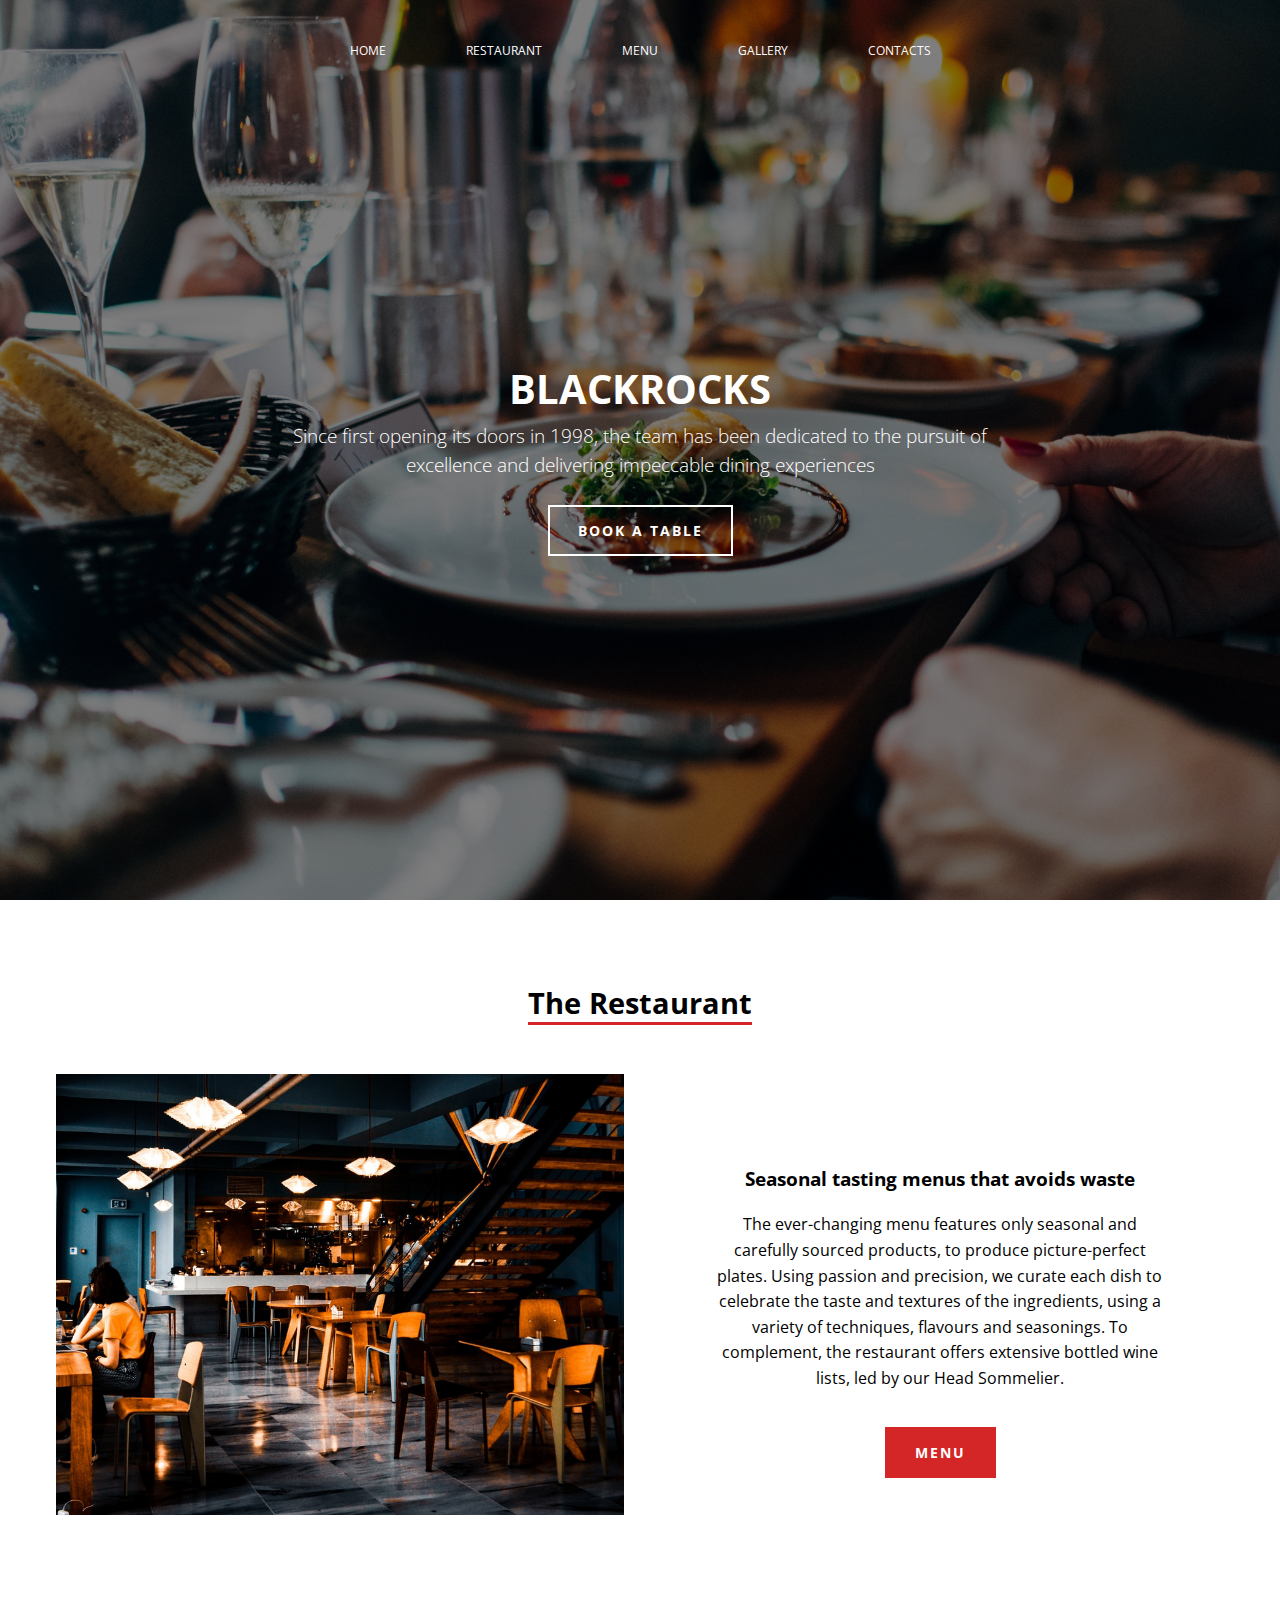
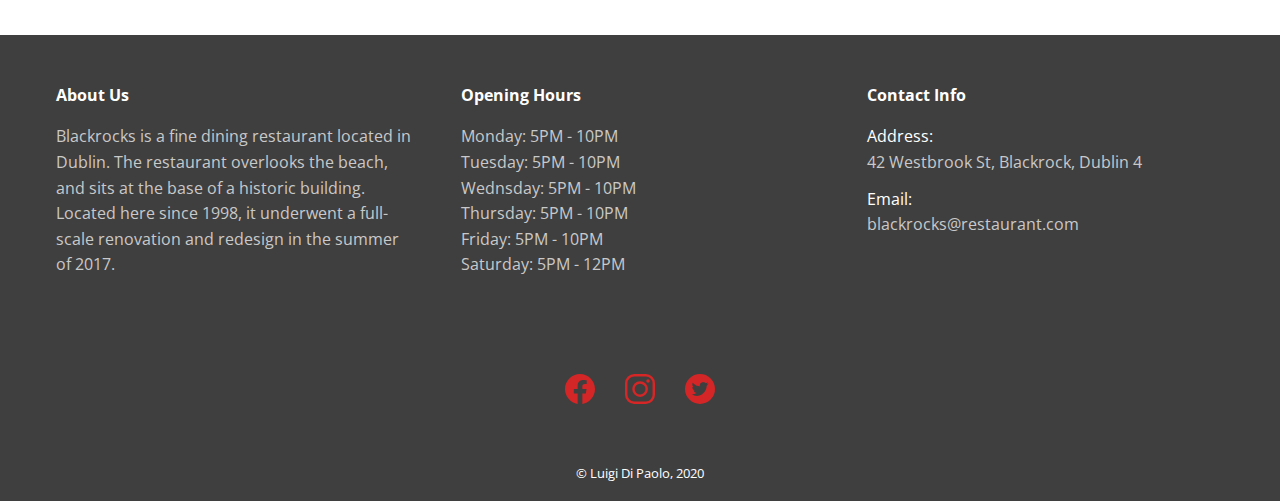
==== commit 1fa305f8: "Fixed typo" ====
--- a/index.html
+++ b/index.html
@@ -3,7 +3,7 @@
 <head>
   <meta charset="UTF-8">
   <meta name="viewport" content="width=device-width, initial-scale=1.0">
-  <title>Blackrock Cafe</title>
+  <title>Blackrocks Restaurant</title>
   <link rel="stylesheet" href="./css/styles.css">
 </head>
 <body>
@@ -63,7 +63,7 @@
           <h3>Seasonal tasting menus that avoids waste</h3>
           <p>
             The ever-changing menu features only seasonal and carefully sourced products, to produce picture-perfect plates. Using passion and precision, we curate each dish to
-            celebrate the taste and textures of the ingredients, using a variation of techniques, flavouring and seasoning. 
+            celebrate the taste and textures of the ingredients, using a variety of techniques, flavours and seasonings. 
             To complement, the restaurant offers extensive bottled wine lists, led by our Head Sommelier.
           </p>
           <a href="#">
--- a/css/styles.css
+++ b/css/styles.css
@@ -1,7 +1,5 @@
 /* 
-Note: In this assignment i will be using "display: flex" very often, because it allows me to use
-some very handy properties like justify-content and align-items. I am specifying it here at the
-top at the document, in order to avoid writing too many comments in the CSS.
+Note: In this assignment i will often use flexbox (a one dimensional layout system) in conjunction with justify-content and align-items to control the flow of the document.
 */
 
 @import url('https://fonts.googleapis.com/css2?family=Open+Sans:wght@400;600;700&display=swap');
@@ -102,7 +100,7 @@
   transform: rotate(90deg); /* Rotates the first and third line of 90 degrees when the "open" class is applied */
 }
 
-/* NAVBAR */
+/* NAVIGATION */
 nav  {
   position: fixed;
   background-color: #000;
@@ -145,7 +143,7 @@
 header {
   min-height: 100vh; 
   height: 100vh;
-  background: url(/images/header-bg.jpg) center center/cover no-repeat;
+  background: url(../images/header-bg.jpg) center center/cover no-repeat;
   position: relative;
   color: #fff;
 }
@@ -285,6 +283,11 @@
 
 div #socials ul img {
   width: 30px;
+  transition: .2s ease;
+}
+
+div #socials ul img:hover {
+  transform: scale(1.2); /* Scales the element by a factor of 1.2 */
 }
 
 div #copyright {
@@ -298,7 +301,7 @@
     display: none;
   }
 
-  /* NAVBAR */
+  /* NAVIGATION */
   nav  {
     position: absolute;
     background-color: transparent;
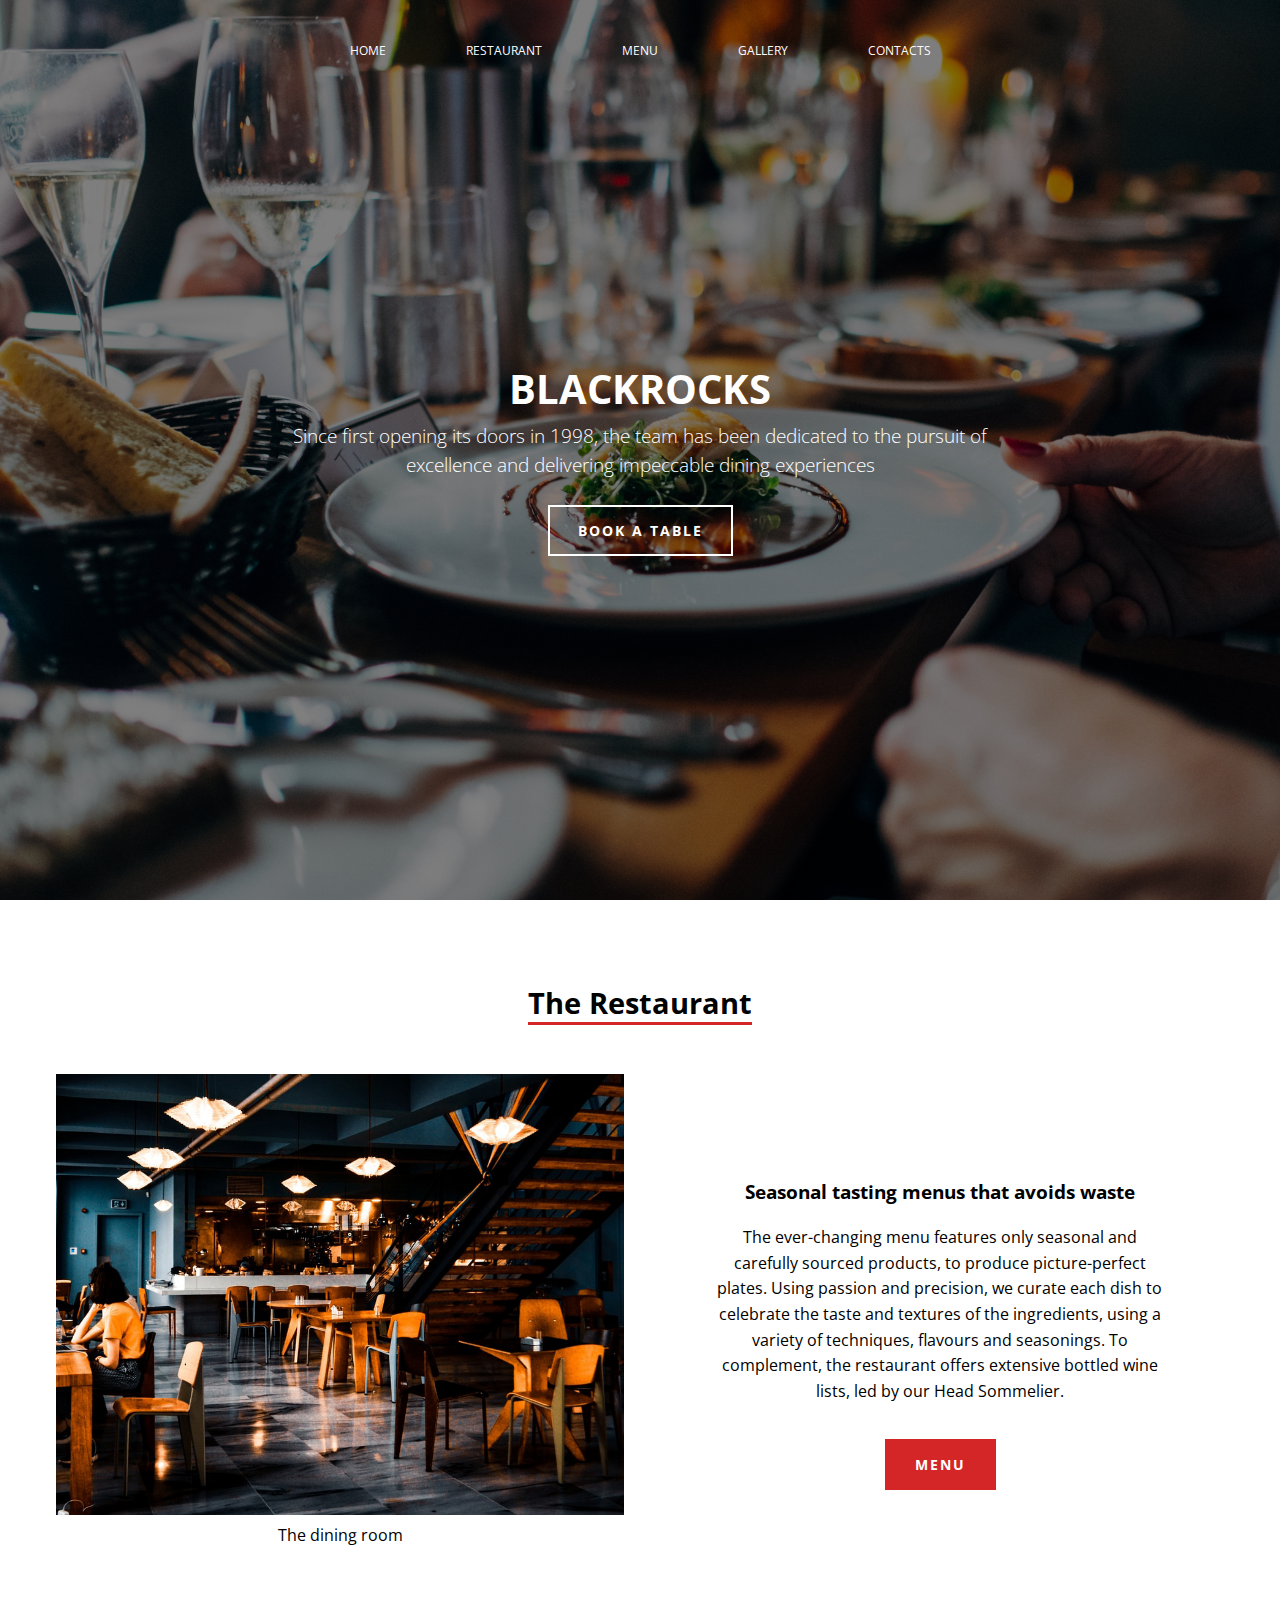
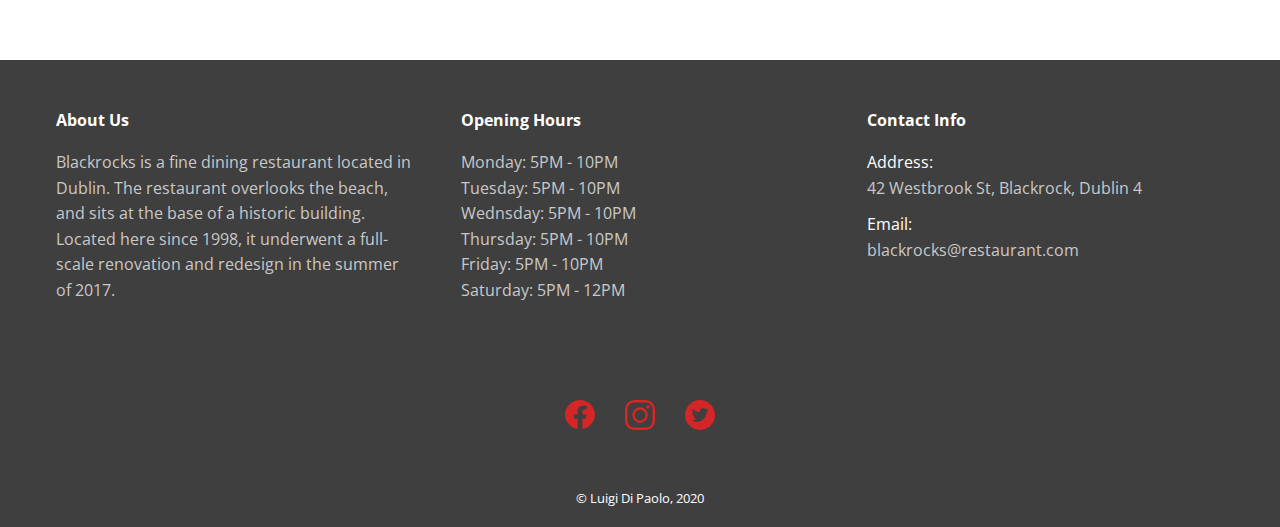
==== commit fbdc9e22: "added captions" ====
--- a/index.html
+++ b/index.html
@@ -3,40 +3,40 @@
 <head>
   <meta charset="UTF-8">
   <meta name="viewport" content="width=device-width, initial-scale=1.0">
-  <title>Blackrocks Restaurant</title>
+  <title>Blackrocks - Home</title>
   <link rel="stylesheet" href="./css/styles.css">
 </head>
 <body>
-  <!-- Navigation -->
-  <nav>
-    <!-- Burger Menu -->
-    <div id="burger-toggle">
-      <div></div>
-    </div>
-
-    <div id="nav-container">
-      <ul id="navigation">
-        <li>
-          <a href="#">Home</a>
-        </li>
-        <li>
-          <a href="#restaurant">Restaurant</a>
-        </li>
-        <li>
-          <a href="#">Menu</a>
-        </li>
-        <li>
-          <a href="#">Gallery</a>
-        </li>
-        <li>
-          <a href="#contacts">Contacts</a>
-        </li>
-      </ul> 
-    </div>
-  </nav>
 
   <!-- Header -->
   <header>
+  <!-- Navigation -->
+    <nav>
+      <!-- Burger Menu -->
+      <div id="burger-toggle">
+        <div></div>
+      </div>
+
+      <div id="nav-container">
+        <ul id="navigation">
+          <li>
+            <a href="index.html">Home</a>
+          </li>
+          <li>
+            <a href="restaurant.html">Restaurant</a>
+          </li>
+          <li>
+            <a href="menu.html">Menu</a>
+          </li>
+          <li>
+            <a href="gallery.html">Gallery</a>
+          </li>
+          <li>
+            <a href="contacts.html">Contacts</a>
+          </li>
+        </ul> 
+      </div>
+    </nav>
     <div class="overlay">
       <div class="container">
         <h1>Blackrocks</h1>
@@ -56,7 +56,10 @@
       <h2>The Restaurant</h2>
       <div class="flex-container">
         <div id="image">
-          <img src="./images/photo-1590846406792-0adc7f938f1d.jpg" alt="The Restaurant">
+          <figure>
+            <img src="./images/restaurant.jpg" alt="The Restaurant">
+            <caption>The dining room</caption>
+          </figure>
         </div>
 
         <div>
@@ -66,7 +69,7 @@
             celebrate the taste and textures of the ingredients, using a variety of techniques, flavours and seasonings. 
             To complement, the restaurant offers extensive bottled wine lists, led by our Head Sommelier.
           </p>
-          <a href="#">
+          <a href="menu.html">
             <div class="btn">Menu</div>
           </a>
         </div>
@@ -126,11 +129,11 @@
       </div>
 
       <div id="copyright">
-        <small>&#169; Luigi Di Paolo, 2020</small>
+        <small>&#169; Luigi Di Paolo, 2020</small> <!-- The small tag defines smaller text-->
       </div>
     </div>
   </footer>
 
-  <script src="./javascript/script.js"></script>
+  <script src="./javascript/script.js"></script> 
 </body>
 </html>--- a/css/styles.css
+++ b/css/styles.css
@@ -72,7 +72,7 @@
   position: relative; /* Needed in order to use position absolute in inner divs */
   width: 100%;
   height: 2px;
-  background-color: #fff;
+  background-color: #fff; /* White */
   transition: all 0.4s ease;
 }
 
@@ -83,7 +83,7 @@
   top: -10px;
   width: 30px;
   height: 2px;
-  background-color: #fff;
+  background-color: #fff; /* White */
 }
 
 #burger-toggle div::after { /* Third line of burger menu */
@@ -103,7 +103,7 @@
 /* NAVIGATION */
 nav  {
   position: fixed;
-  background-color: #000;
+  background-color: #000; 
   width: 100%;
   height: 58px;
   z-index: 1;
@@ -113,7 +113,7 @@
   position: absolute;
   height: 100vh; /* View Port units calculate the size of the screen the user is using, 100 means 100% of the screen */
   width: 100vw;
-  background-color: #000;
+  background-color: #000; /* Black */
   display: none; /* Navigation is not displayed by default */
 }
 
@@ -318,7 +318,7 @@
 
   nav ul {
     display: flex;
-    color: #000;
+    color: #000; /* Black */
   }
 
   nav ul li {
